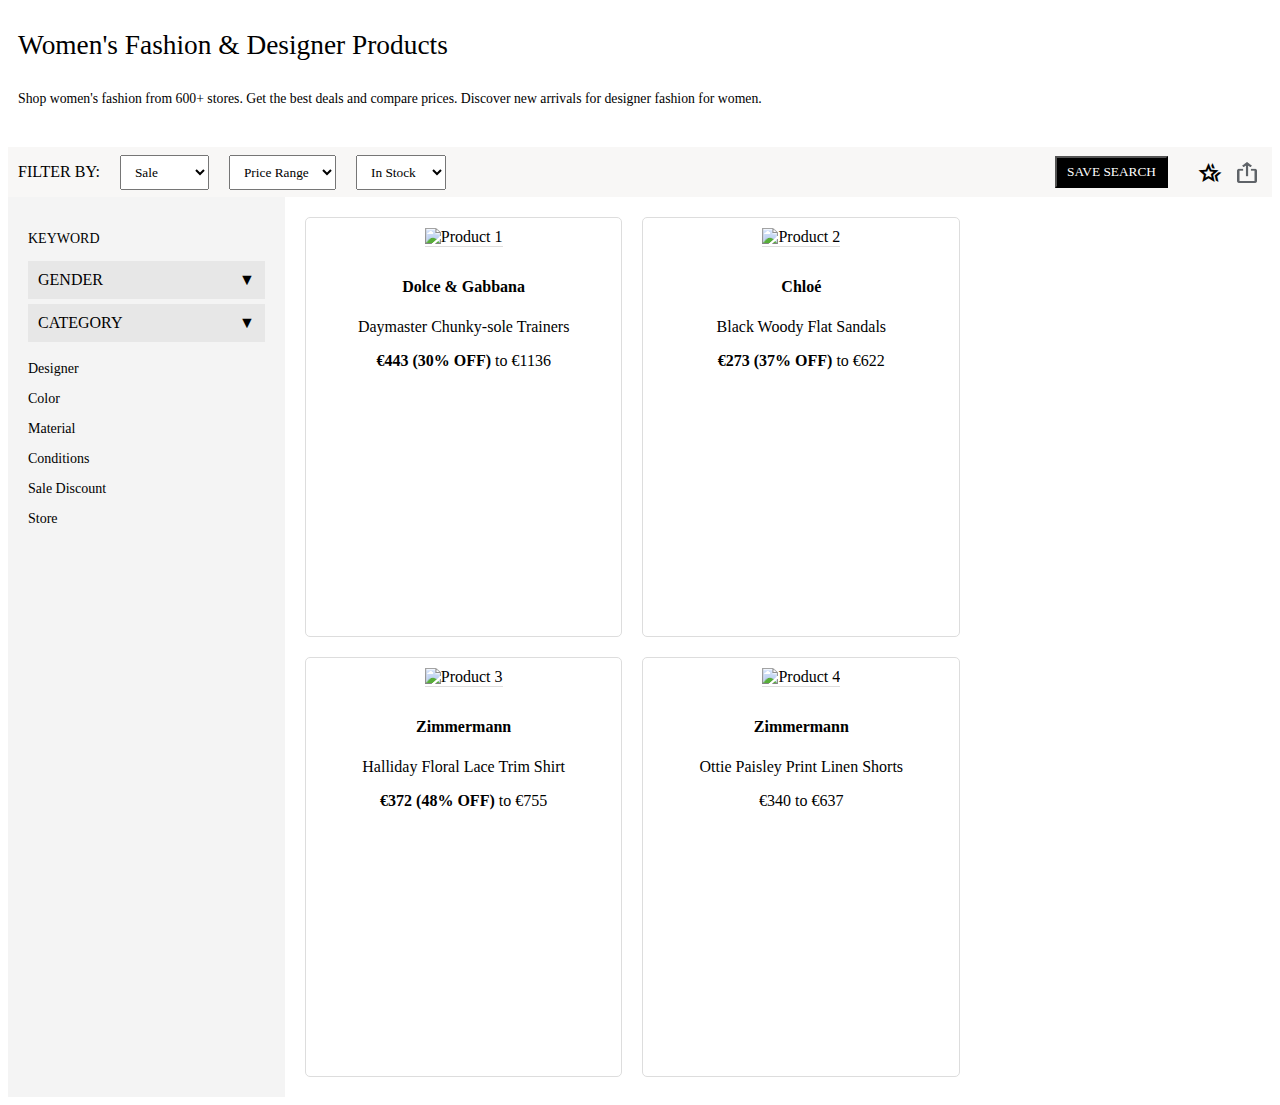
==== index.html @ d82f1dbd "add files" ====
<!DOCTYPE html>
<html lang="en">
<head>
    <meta charset="UTF-8">
    <meta name="viewport" content="width=device-width, initial-scale=1.0">
    <title>Women's Fastion & Designer Products</title>
    <link rel="stylesheet" href="style.css">
    <link rel="stylesheet" href="https://fonts.googleapis.com/css2?family=Material+Symbols+Outlined:opsz,wght,FILL,GRAD@24,400,0,0&icon_names=ios_share" />
    <link rel="stylesheet" href="https://fonts.googleapis.com/css2?family=Material+Symbols+Outlined:opsz,wght,FILL,GRAD@24,400,0,0&icon_names=hotel_class" />
</head>
<body>


    <h1 class="women-heading">Women's Fashion & Designer Products</h1>
    <p class="details-heading">Shop women's fashion from 600+ stores. Get the best deals and compare prices. Discover new arrivals for designer fashion for women.</p>
    <div class="filter-part sticky">
        <div class="filter-left">
             <p>FILTER BY:</p>
             <select  id="filter-sale">
                <option value="">Sale</option>
                <option value="10%off">10% Off</option>
                <option value="20%off">20% Off</option>
                <option value="30%off">30% Off</option>
                <option value="40%off">40% Off</option>
                <option value="50%off">50% Off</option>
                <option value="60%off">60% Off</option>
             </select>
             <select id="filter-price">
                <option value="">Price Range</option>
                <option value="1000-2000">1000-2000</option>
                <option value="2000-3000">2000-3000</option>
                <option value="3000-4000">3000-4000</option>
                <option value="4000-5000">4000-5000</option>
                <option value="5000-6000">5000-6000</option>
                <option value="6000-7000">6000-7000</option>
             </select>
             <select id="filter-stock">
                <option value="in-stock">In Stock</option>
                <option value="out-stock">Sold Out</option>
             </select>
        </div>
        <div class="filter-right">
            <button class="save-search">SAVE SEARCH</button>
            <i class="fa-sharp fa-light fa-star"></i>
            <i class="fa-regular fa-star"></i>
            <span class="material-symbols-outlined">
                hotel_class
                </span>
            <img  class="share-photo" src="share photo.png" alt="">
        </div>
    </div>
    <div class="part-2">
        <div class="sidebar">
            <p>KEYWORD</p>
            <button class="collapsible">GENDER</button>
            <div class="content">
                <p>Women</p>
                <p>Men</p>
                <p>Kids</p>
            </div>
            <button class="collapsible">CATEGORY</button>
            <div class="content">
                <p>Clothing</p>
                <p>Shoes</p>
                <p>Bags</p>
                <p>Accessories</p>
                <p>Beauty</p>
                <p>Home</p>
            </div>
            
            <p>Designer</p>
            <p>Color</p>
            <p>Material</p>
            <p>Conditions</p>
            <p>Sale Discount</p>
            <p>Store</p>
        </div>
        <div class="main-content">
            <div class="product-card">
                <img src="https://via.placeholder.com/150" alt="Product 1">
                <h4>Dolce & Gabbana</h4>
                <p>Daymaster Chunky-sole Trainers</p>
                <p><strong>€443 (30% OFF)</strong> to €1136</p>
            </div>
            <div class="product-card">
                <img src="https://via.placeholder.com/150" alt="Product 2">
                <h4>Chloé</h4>
                <p>Black Woody Flat Sandals</p>
                <p><strong>€273 (37% OFF)</strong> to €622</p>
            </div>
            <div class="product-card">
                <img src="https://via.placeholder.com/150" alt="Product 3">
                <h4>Zimmermann</h4>
                <p>Halliday Floral Lace Trim Shirt</p>
                <p><strong>€372 (48% OFF)</strong> to €755</p>
            </div>
            <div class="product-card">
                <img src="https://via.placeholder.com/150" alt="Product 4">
                <h4>Zimmermann</h4>
                <p>Ottie Paisley Print Linen Shorts</p>
                <p>€340 to €637</p>
            </div>
        </div>

    </div>
    
</body>
<script src="script.js"></script>
</html>



<!--  
 <!DOCTYPE html>
<html lang="en">
<head>
    <meta charset="UTF-8">
    <meta http-equiv="X-UA-Compatible" content="IE=edge">
    <meta name="viewport" content="width=device-width, initial-scale=1.0">
    <title>Product Layout</title>
    <style>
        body {
            margin: 0;
            font-family: Arial, sans-serif;
            display: flex;
            height: 100vh;
            overflow: hidden;
        }
        .sidebar {
            width: 20%;
            background-color: #f4f4f4;
            padding: 20px;
            overflow-y: auto;
        }
        .main-content {
            width: 80%;
            padding: 20px;
            overflow-y: auto;
            display: flex;
            flex-wrap: wrap;
            gap: 20px;
        }
        .product-card {
            width: calc(33.33% - 20px);
            border: 1px solid #ddd;
            padding: 10px;
            border-radius: 5px;
            text-align: center;
        }
        .product-card img {
            max-width: 100%;
            height: auto;
            border-bottom: 1px solid #ddd;
            margin-bottom: 10px;
        }
    </style>
</head>
<body>
    <div class="sidebar">
        <h3>Filters</h3>
        <p>Keyword</p>
        <p>Gender</p>
        <p>Category</p>
        <p>Designer</p>
        <p>Color</p>
        <p>Material</p>
        <p>Conditions</p>
        <p>Sale Discount</p>
        <p>Store</p>
    </div>
    <div class="main-content">
        <div class="product-card">
            <img src="https://via.placeholder.com/150" alt="Product 1">
            <h4>Dolce & Gabbana</h4>
            <p>Daymaster Chunky-sole Trainers</p>
            <p><strong>€443 (30% OFF)</strong> to €1136</p>
        </div>
        <div class="product-card">
            <img src="https://via.placeholder.com/150" alt="Product 2">
            <h4>Chloé</h4>
            <p>Black Woody Flat Sandals</p>
            <p><strong>€273 (37% OFF)</strong> to €622</p>
        </div>
        <div class="product-card">
            <img src="https://via.placeholder.com/150" alt="Product 3">
            <h4>Zimmermann</h4>
            <p>Halliday Floral Lace Trim Shirt</p>
            <p><strong>€372 (48% OFF)</strong> to €755</p>
        </div>
        <div class="product-card">
            <img src="https://via.placeholder.com/150" alt="Product 4">
            <h4>Zimmermann</h4>
            <p>Ottie Paisley Print Linen Shorts</p>
            <p>€340 to €637</p>
        </div>
    </div>
</body>
</html> -->
---- style.css ----
*{
    font-family: inter;
}
.women-heading{
    font-size: 1.71rem;
    text-transform: capitalize;
    font-weight: 500;
    margin: 30px 10px;
}
.details-heading{
    font-size: .86rem;  
    margin: 10px;
    margin-bottom: 40px;
}
.filter-part{
    padding:0px 10px ;
    display: flex;
    justify-content: space-between;
    align-items: center;
    background-color: #F8F7F6;
   
}
div.sticky{
    position: sticky;
    top: 0px;
}
.filter-left{
    display: flex;
    justify-content: space-between;
    align-items: center;
    gap: 20px;
}
.filter-right{
    display: flex;
    justify-content: space-between;
    align-items: center;
    gap: 10px;
}
.share-photo{
    width: 30px;
    height: 23px;
}
select{
    padding: 8px 10px;
}
select:hover{
    background-color: black;
    color: white;
}
.save-search{
    padding: 6px 10px;
    background-color: black;
    color: white;
}

.part-2{
    margin: 0;
    display: flex;
    height: 100vh;
    overflow: hidden;
} 
.sidebar {
    width: 20%;
    background-color: #f4f4f4;
    padding: 20px;
    overflow-y: auto;
    font-weight: 500;
    font-size: 14px;
}
.main-content {
    width: 80%;
    padding: 20px;
    overflow-y: auto;
    display: flex;
    flex-wrap: wrap;
    gap: 20px;
}
.product-card {
    width: calc(33.33% - 20px);
    border: 1px solid #ddd;
    padding: 10px;
    border-radius: 5px;
    text-align: center;
}
.product-card img {
    max-width: 100%;
    height: auto;
    border-bottom: 1px solid #ddd;
    margin-bottom: 10px;
}
.collapsible {
    background-color: #e7e7e7;
    border: none;
    cursor: pointer;
    padding: 10px;
    width: 100%;
    text-align: left;
    outline: none;
    font-size: 16px;
    margin-bottom: 5px;
}
.collapsible:after {
    content: '\25BC';
    float: right;
}
.collapsible.active:after {
    content: '\25B2';
}
.content {
    display: none;
    padding-left: 15px;
    margin-bottom: 10px;
}
.content p {
    margin: 5px 0;
    font-weight:normal;
    font-size: 14px;
    line-height: 30px;
}
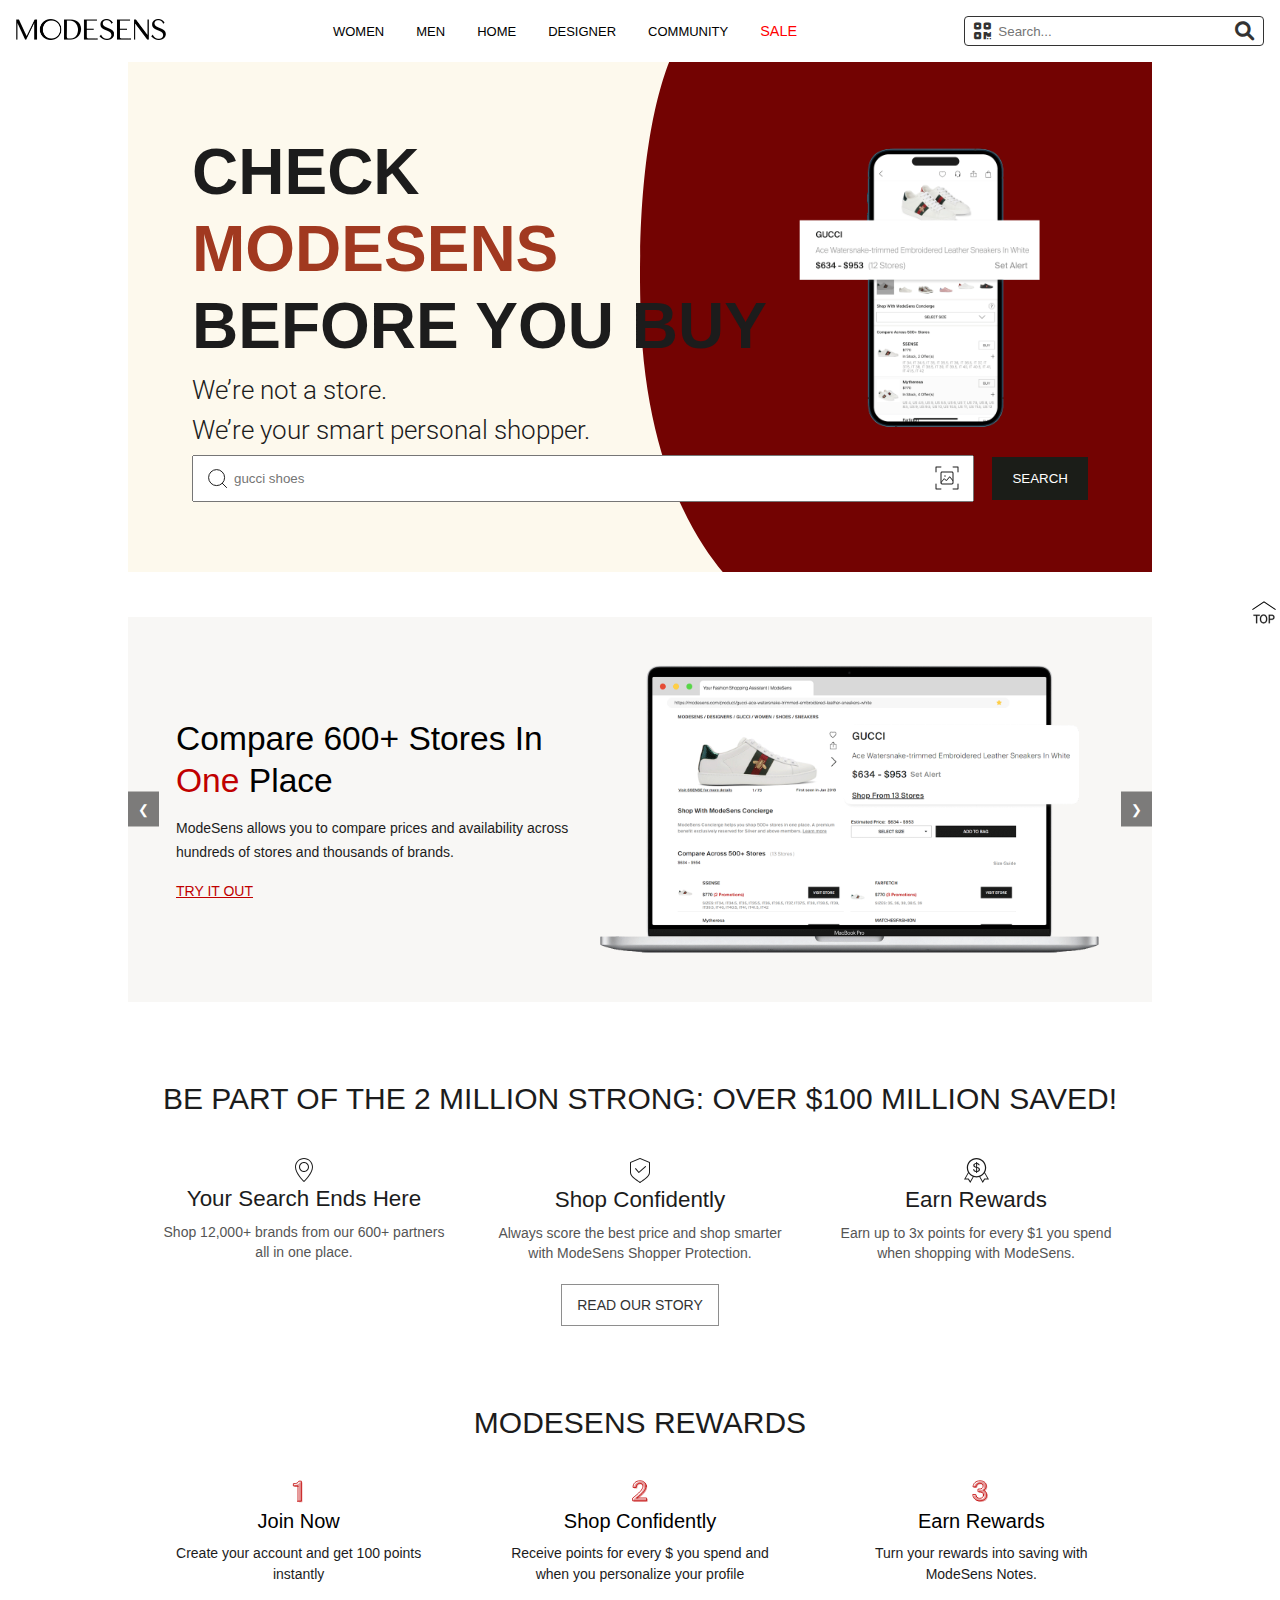
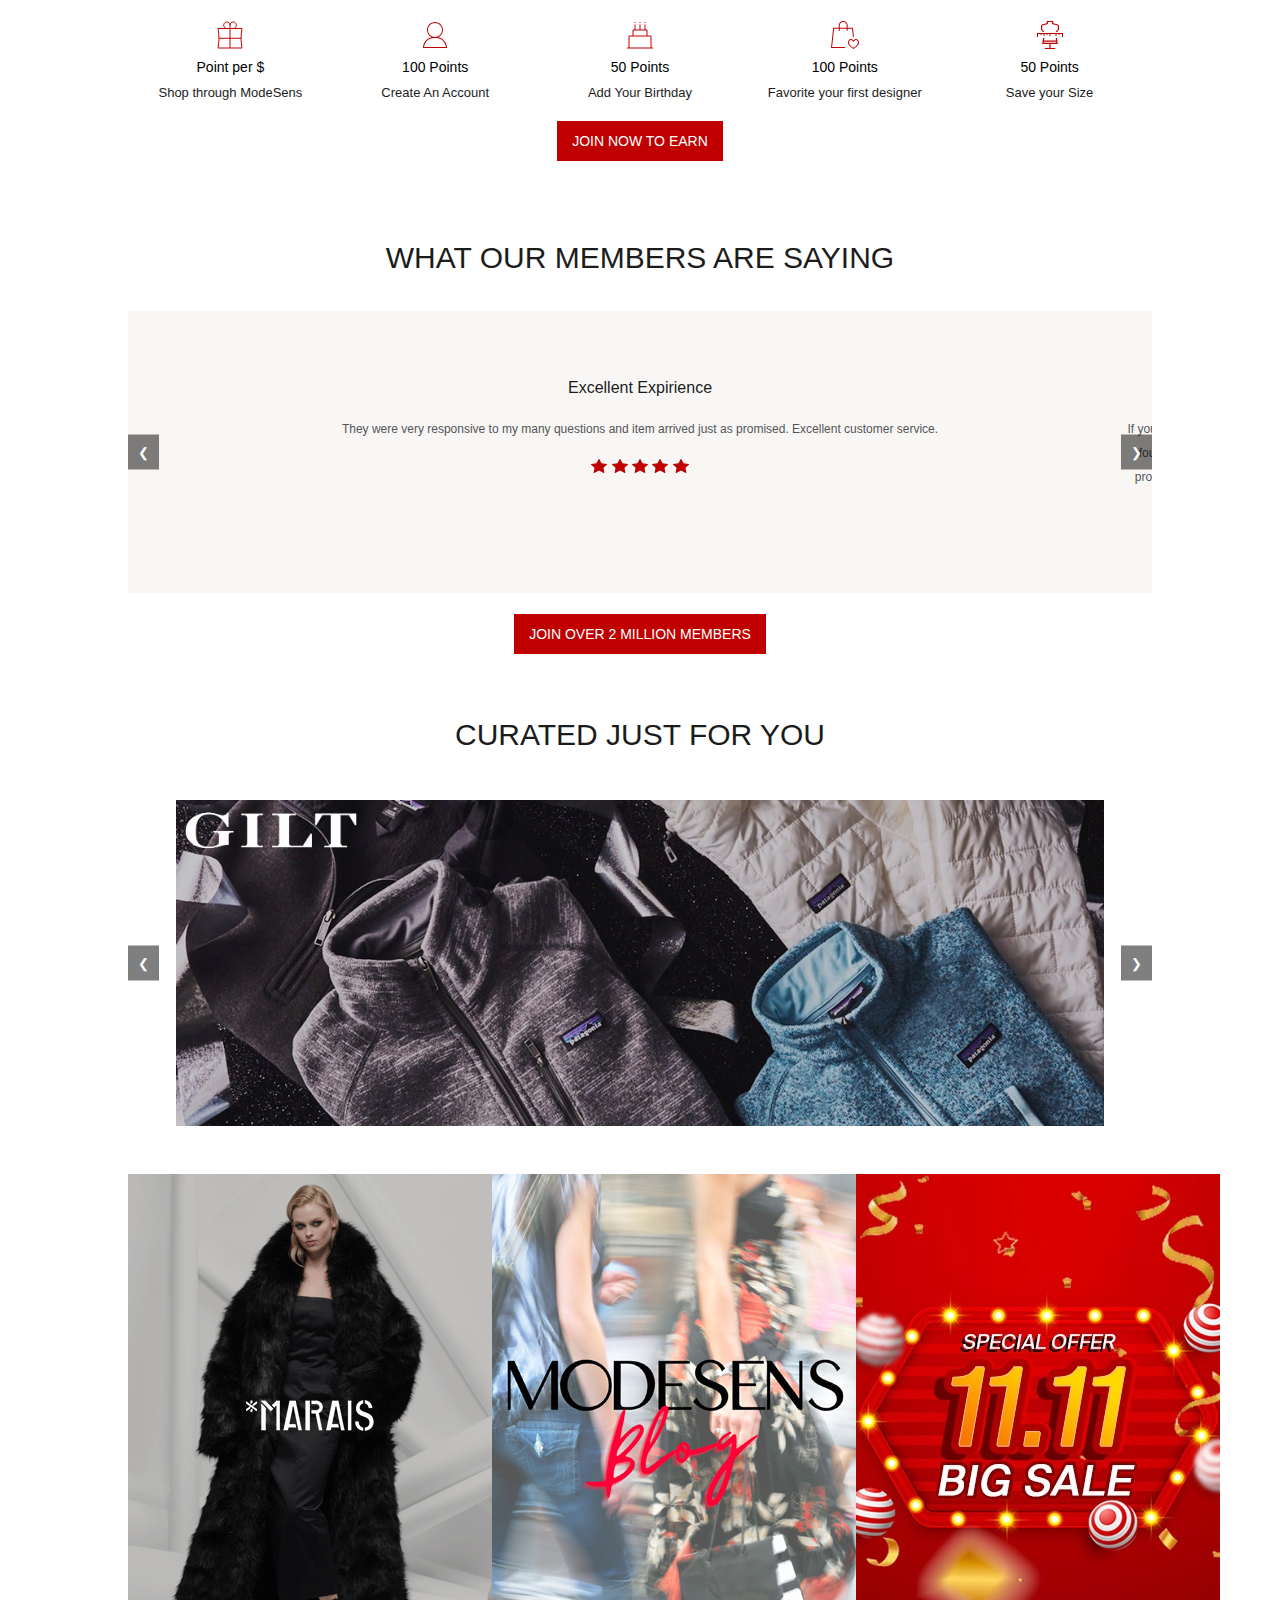
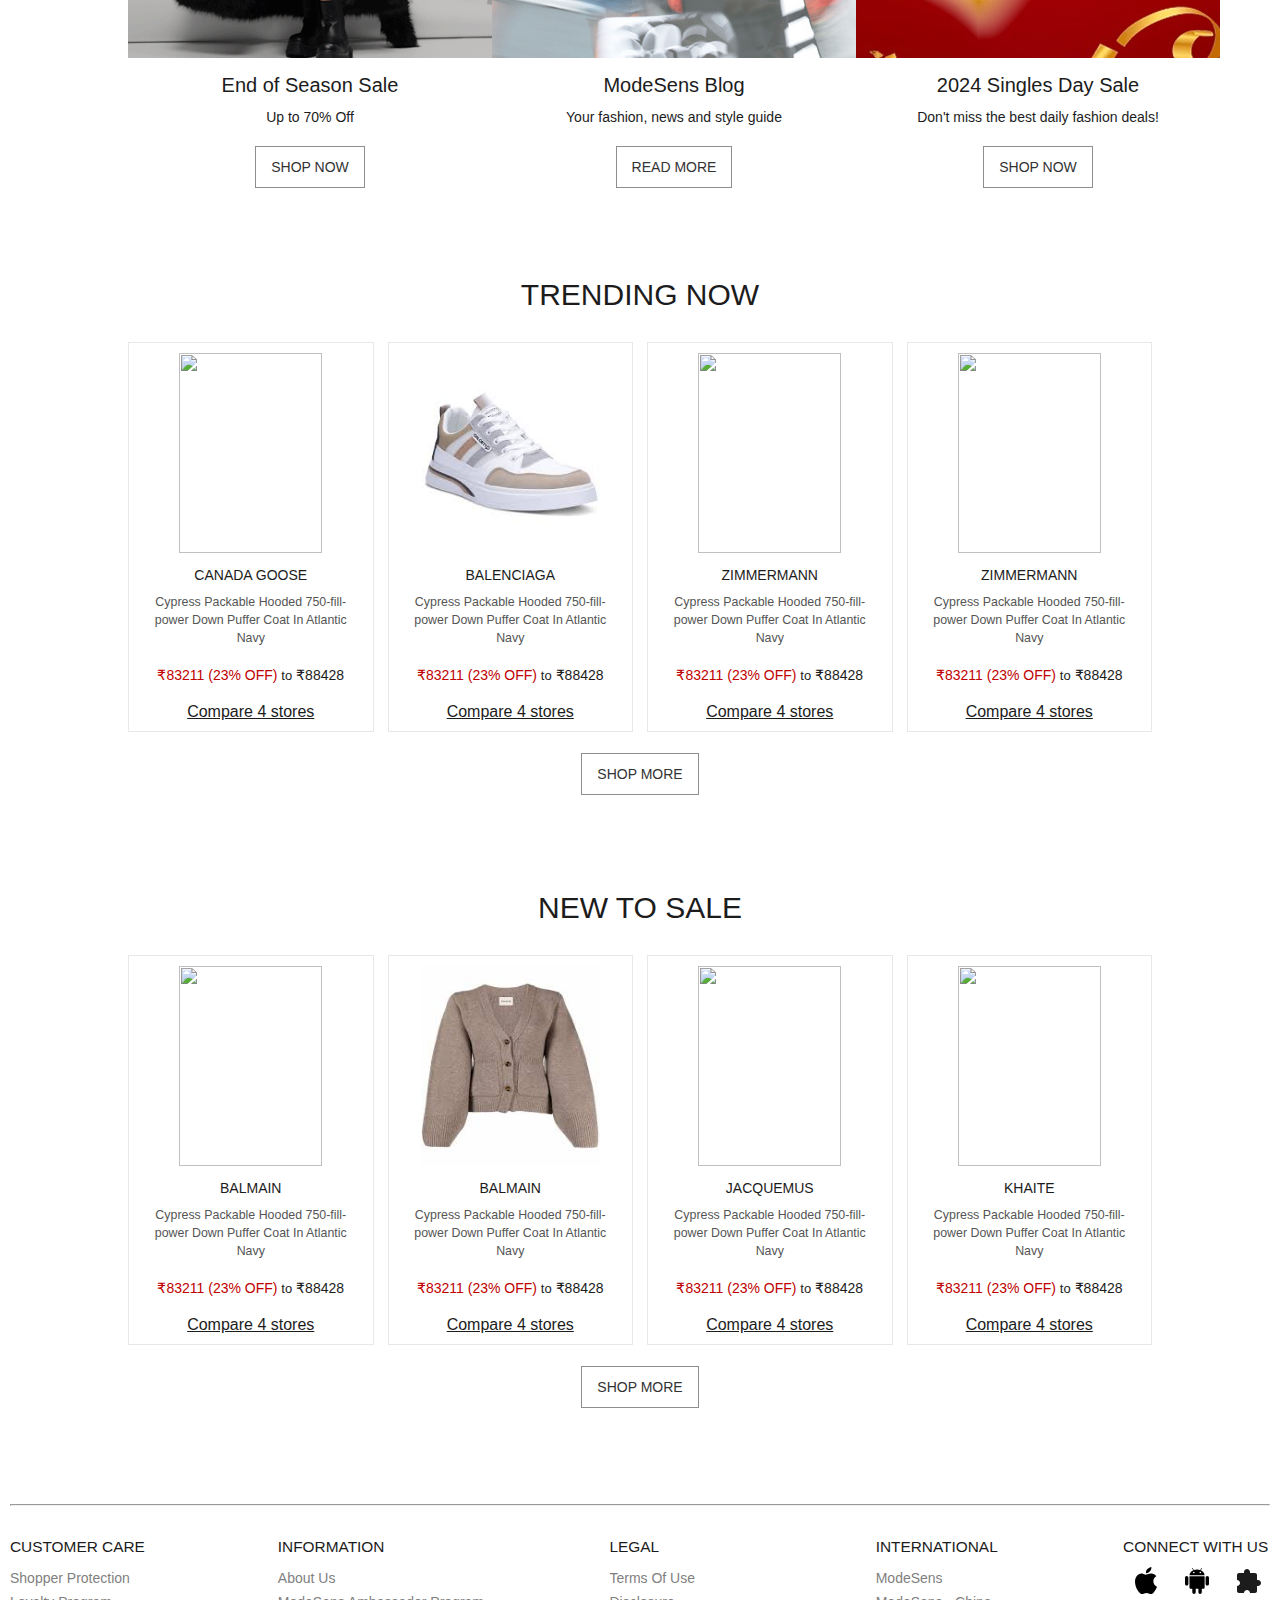
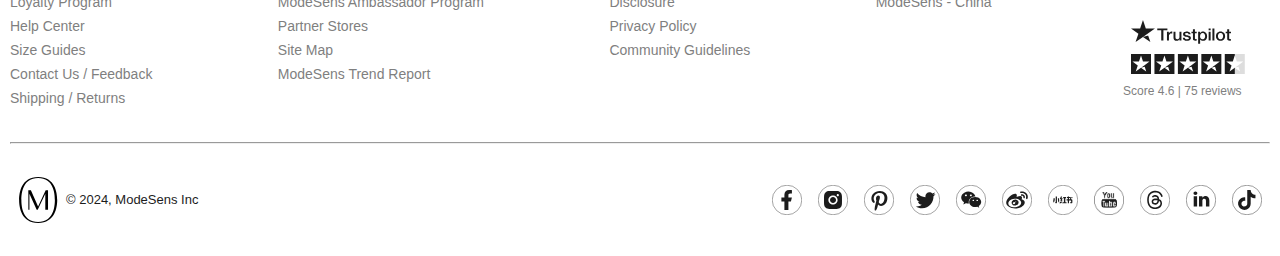
==== commit 7881f8ea: "Final Commit" ====
--- a/index.html
+++ b/index.html
@@ -3,196 +3,478 @@
 <head>
     <meta charset="UTF-8">
     <meta name="viewport" content="width=device-width, initial-scale=1.0">
-    <title>Women's Fastion & Designer Products</title>
-    <link rel="stylesheet" href="style.css">
-    <link rel="stylesheet" href="https://fonts.googleapis.com/css2?family=Material+Symbols+Outlined:opsz,wght,FILL,GRAD@24,400,0,0&icon_names=ios_share" />
-    <link rel="stylesheet" href="https://fonts.googleapis.com/css2?family=Material+Symbols+Outlined:opsz,wght,FILL,GRAD@24,400,0,0&icon_names=hotel_class" />
+    <title>Home Page</title>
+    <link rel="stylesheet" href="home.css">
+    <link rel="stylesheet" href="nav/nav.css">
+  <link rel="stylesheet" href="https://cdnjs.cloudflare.com/ajax/libs/font-awesome/6.0.0-beta3/css/all.min.css">
+
 </head>
 <body>
 
-
-    <h1 class="women-heading">Women's Fashion & Designer Products</h1>
-    <p class="details-heading">Shop women's fashion from 600+ stores. Get the best deals and compare prices. Discover new arrivals for designer fashion for women.</p>
-    <div class="filter-part sticky">
-        <div class="filter-left">
-             <p>FILTER BY:</p>
-             <select  id="filter-sale">
-                <option value="">Sale</option>
-                <option value="10%off">10% Off</option>
-                <option value="20%off">20% Off</option>
-                <option value="30%off">30% Off</option>
-                <option value="40%off">40% Off</option>
-                <option value="50%off">50% Off</option>
-                <option value="60%off">60% Off</option>
-             </select>
-             <select id="filter-price">
-                <option value="">Price Range</option>
-                <option value="1000-2000">1000-2000</option>
-                <option value="2000-3000">2000-3000</option>
-                <option value="3000-4000">3000-4000</option>
-                <option value="4000-5000">4000-5000</option>
-                <option value="5000-6000">5000-6000</option>
-                <option value="6000-7000">6000-7000</option>
-             </select>
-             <select id="filter-stock">
-                <option value="in-stock">In Stock</option>
-                <option value="out-stock">Sold Out</option>
-             </select>
+    <a href="index.html"><img src="resourse/20221013top.svg" alt="top" id="to-top"></a>
+
+    <nav class="navbar">
+        <div class="logo"><a href="index.html"><img src="[data-uri]" alt=""></a></div>
+        <ul class="nav-links">
+          <!-- Hover Dropdown for WOMEN -->
+          <li class="dropdown">
+            <a href="women.html">WOMEN</a>
+            <div class="dropdown-content">
+              <div class="column">
+                <h4>ALL WOMEN</h4>
+                <a href="#">Clothing</a>
+                <a href="#">Activewear</a>
+                <a href="#">Beachwear</a>
+                <a href="#">Coats</a>
+                <a href="#">Dresses</a>
+                <a href="#">Hosiery</a>
+                <a href="#">Jackets</a>
+                <a href="#">Jeans</a>
+                <a href="#">Jumpsuits</a>
+                <a href="#">Knitwear</a>
+                <a href="#">Lingerie</a>
+                <a href="#">Loungewear</a>
+                <a href="#">Pants</a>
+                <a href="#">Skirts</a>
+                <a href="#">Shorts</a>
+                <a href="#">Tops</a>
+              </div>
+              <div class="column">
+                <h4>SHOES</h4>
+                <a href="#">Boots</a>
+                <a href="#">Flats</a>
+                <a href="#">Loafers</a>
+                <a href="#">Platforms</a>
+                <a href="#">Pumps</a>
+                <a href="#">Sandals</a>
+                <a href="#">Sneakers</a>
+                <a href="#">Wedges</a>
+              </div>
+              <div class="column">
+                <h4>BAGS</h4>
+                <a href="#">Backpacks</a>
+                <a href="#">Belt Bags</a>
+                <a href="#">Clutches</a>
+                <a href="#">Crossbody Bags</a>
+                <a href="#">Handbags</a>
+                <a href="#">Shoulder Bags</a>
+                <a href="#">Totes</a>
+              </div>
+              <div class="column">
+                <h4>ACCESSORIES</h4>
+                <a href="#">Bag Accessories</a>
+                <a href="#">Belts</a>
+                <a href="#">Cases</a>
+                <a href="#">Face Masks</a>
+                <a href="#">Gloves</a>
+                <a href="#">Hair Accessories</a>
+                <a href="#">Hats</a>
+                <a href="#">Jewelry</a>
+                <a href="#">Keychains</a>
+                <a href="#">Opticals</a>
+                <a href="#">Scarves</a>
+                <a href="#">Sunglasses</a>
+                <a href="#">Ties</a>
+                <a href="#">Watches</a>
+              </div>
+            </div>
+          </li>
+          <li class="dropdown"><a href="men.html">MEN</a>
+            <div class="dropdown-content">
+              <div class="column">
+                <h4>ALL MEN</h4>
+                <a href="#">Clothing</a>
+                <a href="#">Activewear</a>
+                <a href="#">Beachwear</a>
+                <a href="#">Coats</a>
+                <a href="#">Dresses</a>
+                <a href="#">Hosiery</a>
+                <a href="#">Jackets</a>
+                <a href="#">Jeans</a>
+                <a href="#">Jumpsuits</a>
+                <a href="#">Knitwear</a>
+                <a href="#">Lingerie</a>
+                <a href="#">Loungewear</a>
+                <a href="#">Pants</a>
+                <a href="#">Skirts</a>
+                <a href="#">Shorts</a>
+                <a href="#">Tops</a>
+              </div>
+              <div class="column">
+                <h4>SHOES</h4>
+                <a href="#">Boots</a>
+                <a href="#">Flats</a>
+                <a href="#">Loafers</a>
+                <a href="#">Platforms</a>
+                <a href="#">Pumps</a>
+                <a href="#">Sandals</a>
+                <a href="#">Sneakers</a>
+                <a href="#">Wedges</a>
+              </div>
+              <div class="column">
+                <h4>BAGS</h4>
+                <a href="#">Backpacks</a>
+                <a href="#">Belt Bags</a>
+                <a href="#">Clutches</a>
+                <a href="#">Crossbody Bags</a>
+                <a href="#">Handbags</a>
+                <a href="#">Shoulder Bags</a>
+                <a href="#">Totes</a>
+              </div>
+              <div class="column">
+                <h4>ACCESSORIES</h4>
+                <a href="#">Bag Accessories</a>
+                <a href="#">Belts</a>
+                <a href="#">Cases</a>
+                <a href="#">Face Masks</a>
+                <a href="#">Gloves</a>
+                <a href="#">Hair Accessories</a>
+                <a href="#">Hats</a>
+                <a href="#">Jewelry</a>
+                <a href="#">Keychains</a>
+                <a href="#">Opticals</a>
+                <a href="#">Scarves</a>
+                <a href="#">Sunglasses</a>
+                <a href="#">Ties</a>
+                <a href="#">Watches</a>
+              </div>
+            </div></li>
+    
+          <li><a href="index.html">HOME</a></li>
+          <li><a href="Designers/designer.html">DESIGNER</a></li>
+          <li><a href="community/community.html">COMMUNITY</a></li>
+          <li class="sale"><a href="#trending">SALE</a></li>
+        </ul>
+        
+        <!-- Search Bar with Icons -->
+        <div class="search-container-1">
+          <i class="fas fa-qrcode scanner-icon" onclick="openScannerPage()"></i>
+          <input type="text" class="search-bar" placeholder="Search...">
+          <i class="fas fa-search search-icon"></i>
         </div>
-        <div class="filter-right">
-            <button class="save-search">SAVE SEARCH</button>
-            <i class="fa-sharp fa-light fa-star"></i>
-            <i class="fa-regular fa-star"></i>
-            <span class="material-symbols-outlined">
-                hotel_class
-                </span>
-            <img  class="share-photo" src="share photo.png" alt="">
+    
+        <!-- Hamburger for mobile view -->
+        <div class="hamburger" onclick="toggleMenu()">&#9776;</div>
+    </nav>
+
+
+
+    <main>
+        <section id="hero">
+            <div id="hero-text">
+                <div>
+                    <h1>CHECK <span>MODESENS</span> BEFORE YOU BUY</h1>
+                    <p>We’re not a store.</p>
+                    <p>We’re your smart personal shopper.</p>
+                </div>
+                <div><img src="resourse/20240123topbanner_gif_en.gif" alt=""></div>
+            </div>
+    
+            <div id="search">
+                <img src="resourse/20191109search_b.svg" alt="" id="search-icon">
+                <input type="text" placeholder="gucci shoes">
+                <img src="resourse/20240909imgsearchd.svg" alt="" id="photo-icon">
+                <button>SEARCH</button>
+            </div>
+        </section>
+    
+        <section class="slider">
+            <div id="text">
+                <h2>Compare 600+ Stores In <span>One</span> Place</h2>
+                <p>ModeSens allows you to compare prices and availability across hundreds of stores and thousands of brands.</p>
+                <a href="#">TRY IT OUT</a>
+            </div>
+            <img id="slider-image" src="resourse/202309131compare_img_en.gif" alt="Slide 1">
+            <button id="prev" onclick="prevSlide()">❮</button>
+            <button id="next" onclick="nextSlide()">❯</button>
+        </section>
+        
+        <section id="about">
+            <h2>BE PART OF THE 2 MILLION STRONG: OVER $100 MILLION SAVED!</h2>
+            <div id="service">
+                <div>
+                    <img src="resourse/20210902location.svg" alt="">
+                    <h3>Your Search Ends Here</h3>
+                    <p>Shop 12,000+ brands from our 600+ partners
+                        all in one place.</p>
+                </div>
+                <div>
+                    <img src="resourse/20240401confidently.svg" alt="">
+                    <h3>Shop Confidently</h3>
+                    <p>Always score the best price and shop smarter with ModeSens Shopper Protection.</p>
+                </div>
+                <div>
+                    <img src="resourse/20240402reward.svg" alt="">
+                    <h3>Earn Rewards</h3>
+                    <p>Earn up to 3x points for every $1 you spend when shopping with ModeSens.</p>
+                </div>
+            </div>
+            <button>READ OUR STORY</button>
+        </section>
+        
+        <section id="reward">
+            <h2>MODESENS REWARDS</h2>
+            <div id="container-1">
+                <div>
+                    <img src="resourse/20240429rewardsicon1.svg" alt="">
+                    <h3>Join Now</h3>
+                    <p>Create your account and get 100 points instantly</p>
+                </div>
+                <div>
+                    <img src="resourse/20240429rewardsicon2.svg" alt="">
+                    <h3>Shop Confidently</h3>
+                    <p>Receive points for every $ you spend and when you personalize your profile</p>
+                </div>
+                <div>
+                    <img src="resourse/20240429rewardsicon3.svg" alt="">
+                    <h3>Earn Rewards</h3>
+                    <p>Turn your rewards into saving with ModeSens Notes.
+                    </p>
+                </div>
+            </div>
+            <div id="container-2">
+                <div>
+                    <img src="resourse/20240429rewardsicon4.svg" alt="">
+                    <p>Point per $</p>
+                    <p>Shop through ModeSens</p>
+                </div>
+                <div>
+                    <img src="resourse/20240429rewardsicon5.svg" alt="">
+                    <p>100 Points</p>
+                    <p>Create An Account</p>
+                </div>
+                <div>
+                    <img src="resourse/20240429rewardsicon61.svg" alt="">
+                    <p>50 Points</p>
+                    <p>Add Your Birthday</p>
+                </div>
+                <div>
+                    <img src="resourse/20240429rewardsicon7.svg" alt="">
+                    <p>100 Points</p>
+                    <p>Favorite your first designer</p>
+                </div>
+                <div>
+                    <img src="resourse/20240429rewardsicon8.svg" alt="">
+                    <p>50 Points</p>
+                    <p>Save your Size</p>
+                </div>
+            </div>
+            <button>JOIN NOW TO EARN</button>
+        </section>
+    
+        <section id="review">
+            <h2>WHAT OUR MEMBERS ARE SAYING</h2>
+            <div class="slider">
+                <div id="card-container">
+                    <div class="card">
+                        <h3>Excellent Expirience</h3>
+                        <p>They were very responsive to my many questions and item arrived just as promised. Excellent customer service.</p>
+                        <img src="resourse/20240202RatingStars.svg" alt="">
+                        <img src="resourse/20240202RatingStars.svg" alt="">
+                        <img src="resourse/20240202RatingStars.svg" alt="">
+                        <img src="resourse/20240202RatingStars.svg" alt="">
+                        <img src="resourse/20240202RatingStars.svg" alt="">
+                    </div>
+                    <div class="card">
+                        <h3>Amazing shopping assistant app!</h3>
+                        <p>If you have not downloaded this app, please do so NOW!!! I came across ModeSens website while I was shopping on my laptop. I am all about a good deal, so when I found out about ModeSens I was thrilled. They index out all of the merchants who sell the item you are shopping for. Often times, different merchants offer various promotions or pricees on an item. That's why it's so exciting to find the long awaited luxury brand item that you've been eyeing for a discounted price on ModeSens.</p>
+                        <img src="resourse/20240202RatingStars.svg" alt="">
+                        <img src="resourse/20240202RatingStars.svg" alt="">
+                        <img src="resourse/20240202RatingStars.svg" alt="">
+                        <img src="resourse/20240202RatingStars.svg" alt="">
+                        <img src="resourse/20240202RatingStars.svg" alt="">
+                    </div>
+                    <div class="card">
+                        <h3>Thankful</h3>
+                        <p>I tried making a purchase so many times but there was something wrong on the direct website but everything proccedded just fine with ModeSEns. I was able to make the purchase that I wanted in a timely manner and I am also looking forar to the delivery. Also, the website and app are very custoer friendly when it comes to navigating. </p>
+                        <img src="resourse/20240202RatingStars.svg" alt="">
+                        <img src="resourse/20240202RatingStars.svg" alt="">
+                        <img src="resourse/20240202RatingStars.svg" alt="">
+                        <img src="resourse/20240202RatingStars.svg" alt="">
+                        <img src="resourse/20240202RatingStars.svg" alt="">
+                    </div>
+                    <div class="card">
+                        <h3>Great item and price</h3>
+                        <p>Great item. They found it cheaper than I had expected even and shipped it super fast.</p>
+                        <img src="resourse/20240202RatingStars.svg" alt="">
+                        <img src="resourse/20240202RatingStars.svg" alt="">
+                        <img src="resourse/20240202RatingStars.svg" alt="">
+                        <img src="resourse/20240202RatingStars.svg" alt="">
+                        <img src="resourse/20240202RatingStars.svg" alt="">
+                    </div>
+                </div>
+                <button id="prev" onclick="prevSlide2()">❮</button>
+                <button id="next" onclick="nextSlide2()">❯</button>
+            </div>
+            <button>JOIN OVER 2 MILLION MEMBERS</button>
+        </section>
+        
+        <section id="recomend">
+            <h2>CURATED JUST FOR YOU</h2>
+            <div class="slider">
+                <img id="slider-image2" src="resourse/20241116-modesens-Gilt-1140x400.jpg" alt="Slide 1">
+                <button id="prev" onclick="prevSlide3()">❮</button>
+                <button id="next" onclick="nextSlide3()">❯</button>
+            </div>
+            <div id="container">
+                <div>
+                    <img src="resourse/20241114-modesens-MARAIS-364x484.gif" alt="">
+                    <h3>End of Season Sale</h3>
+                    <p>Up to 70% Off</p>
+                    <button>SHOP NOW</button>
+                </div>
+                <div>
+                    <img src="resourse/20230905-modesens-Blog-364x484_1693469166.jpg" alt="">
+                    <h3>ModeSens Blog</h3>
+                    <p>Your fashion, news and style guide</p>
+                    <button>READ MORE</button>
+                </div>
+                <div>
+                    <img src="resourse/20241021-modesens-11-364x484.jpg" alt="">
+                    <h3>2024 Singles Day Sale</h3>
+                    <p>Don't miss the best daily fashion deals!</p>
+                    <button>SHOP NOW</button>
+                </div>
+            </div>
+        </section>
+    
+        <section id="trending">
+            <h2>TRENDING NOW</h2>
+            <div id="container">
+                <div>
+                    <img src="https://encrypted-tbn0.gstatic.com/images?q=tbn:ANd9GcTKXLi2NbQ1t_ELzxoBrgjmuhIm-jSG5ZAkbg&s" alt="">
+                    <h3>CANADA GOOSE</h3>
+                    <p>Cypress Packable Hooded 750-fill-power Down Puffer Coat In Atlantic Navy</p>
+                    <p><span style="color: #c00000;">₹83211 (23% OFF)</span> <span style="font-size: 13px;">to</span> ₹88428</p>
+                    <a href="#">Compare 4 stores</a>
+                </div>
+                <div>
+                    <img src="[data-uri]" alt="">
+                    <h3>BALENCIAGA</h3>
+                    <p>Cypress Packable Hooded 750-fill-power Down Puffer Coat In Atlantic Navy</p>
+                    <p><span style="color: #c00000;">₹83211 (23% OFF)</span> <span style="font-size: 13px;">to</span> ₹88428</p>
+                    <a href="#">Compare 4 stores</a>
+                </div>
+                <div>
+                    <img src="https://encrypted-tbn0.gstatic.com/images?q=tbn:ANd9GcTD-Y47xCqrcf3mPX3JgtJ3T91Ebt7v-iSyFQ&s" alt="">
+                    <h3>ZIMMERMANN</h3>
+                    <p>Cypress Packable Hooded 750-fill-power Down Puffer Coat In Atlantic Navy</p>
+                    <p><span style="color: #c00000;">₹83211 (23% OFF)</span> <span style="font-size: 13px;">to</span> ₹88428</p>
+                    <a href="#">Compare 4 stores</a>
+                </div>
+                <div>
+                    <img src="https://encrypted-tbn0.gstatic.com/images?q=tbn:ANd9GcTRioeiKJn8cPpjH5Rh2LAJGk3nOUbXZypmtw&s" alt="">
+                    <h3>ZIMMERMANN</h3>
+                    <p>Cypress Packable Hooded 750-fill-power Down Puffer Coat In Atlantic Navy</p>
+                    <p><span style="color: #c00000;">₹83211 (23% OFF)</span> <span style="font-size: 13px;">to</span> ₹88428</p>
+                    <a href="#">Compare 4 stores</a>
+                </div>
+            </div>
+            <button>SHOP MORE</button>
+        </section>
+        
+        <section id="trending">
+            <h2>NEW TO SALE</h2>
+            <div id="container">
+                <div>
+                    <img src="https://encrypted-tbn0.gstatic.com/images?q=tbn:ANd9GcQTQUzh4LvDOaSR4JT8yuhBpNxM1E3PvqjTzA&s" alt="">
+                    <h3>BALMAIN</h3>
+                    <p>Cypress Packable Hooded 750-fill-power Down Puffer Coat In Atlantic Navy</p>
+                    <p><span style="color: #c00000;">₹83211 (23% OFF)</span> <span style="font-size: 13px;">to</span> ₹88428</p>
+                    <a href="#">Compare 4 stores</a>
+                </div>
+                <div>
+                    <img src="[data-uri]" alt="">
+                    <h3>BALMAIN</h3>
+                    <p>Cypress Packable Hooded 750-fill-power Down Puffer Coat In Atlantic Navy</p>
+                    <p><span style="color: #c00000;">₹83211 (23% OFF)</span> <span style="font-size: 13px;">to</span> ₹88428</p>
+                    <a href="#">Compare 4 stores</a>
+                </div>
+                <div>
+                    <img src="https://encrypted-tbn0.gstatic.com/images?q=tbn:ANd9GcRHicPm_1bjsRrdfBWMF9MIbJQoS_Qq77c8_g&s" alt="">
+                    <h3>JACQUEMUS</h3>
+                    <p>Cypress Packable Hooded 750-fill-power Down Puffer Coat In Atlantic Navy</p>
+                    <p><span style="color: #c00000;">₹83211 (23% OFF)</span> <span style="font-size: 13px;">to</span> ₹88428</p>
+                    <a href="#">Compare 4 stores</a>
+                </div>
+                <div>
+                    <img src="https://encrypted-tbn0.gstatic.com/images?q=tbn:ANd9GcRfirv2w1JrERCNVeNnDsMr02WnXAUb_KJJhg&s" alt="">
+                    <h3>KHAITE</h3>
+                    <p>Cypress Packable Hooded 750-fill-power Down Puffer Coat In Atlantic Navy</p>
+                    <p><span style="color: #c00000;">₹83211 (23% OFF)</span> <span style="font-size: 13px;">to</span> ₹88428</p>
+                    <a href="#">Compare 4 stores</a>
+                </div>
+            </div>
+            <button>SHOP MORE</button>
+        </section>
+    </main>
+    
+   
+    <!-- Footer -->
+    <footer>
+        <hr>
+        <div id="container">
+            <div>
+                <p class="head-footer">CUSTOMER CARE</p>
+                <p class="lists">Shopper Protection</p>
+                <p class="lists">Loyalty Program</p>
+                <p class="lists">Help Center</p>
+                <p class="lists">Size Guides</p>
+                <p class="lists">Contact Us / Feedback</p>
+                <p class="lists">Shipping / Returns</p>
+            </div>
+            <div>
+                <p class="head-footer">INFORMATION</p>
+                <p class="lists">About Us</p>
+                <p class="lists">ModeSens Ambassador Program</p>
+                <p class="lists">Partner Stores</p>
+                <p class="lists">Site Map</p>
+                <p class="lists">ModeSens Trend Report</p>
+            </div>
+            <div>
+                <p class="head-footer">LEGAL</p>
+                <p class="lists">Terms Of Use</p>
+                <p class="lists">Disclosure</p>
+                <p class="lists">Privacy Policy</p>
+                <p class="lists">Community Guidelines</p>
+            </div>
+            <div>
+                <p class="head-footer">INTERNATIONAL</p>
+                <p class="lists">ModeSens</p>
+                <p class="lists">ModeSens - China</p>
+            </div>
+            <div>
+                <p class="head-footer">CONNECT WITH US</p>
+                <img src="resourse/20220815download_ios.svg" alt="">
+                <img src="resourse/20220815download_android.svg" alt="">
+                <img src="resourse/20220815down_chromestrore.svg" alt="">
+                <img src="resourse/20240229_trustpilot.svg" alt="" style="display: block; margin-top: 20px;">
+                <p style="font-size: 12px; margin-top: 10px; color: #7F7F7F;">Score 4.6 | 75 reviews</p>
+            </div>
         </div>
-    </div>
-    <div class="part-2">
-        <div class="sidebar">
-            <p>KEYWORD</p>
-            <button class="collapsible">GENDER</button>
-            <div class="content">
-                <p>Women</p>
-                <p>Men</p>
-                <p>Kids</p>
-            </div>
-            <button class="collapsible">CATEGORY</button>
-            <div class="content">
-                <p>Clothing</p>
-                <p>Shoes</p>
-                <p>Bags</p>
-                <p>Accessories</p>
-                <p>Beauty</p>
-                <p>Home</p>
-            </div>
-            
-            <p>Designer</p>
-            <p>Color</p>
-            <p>Material</p>
-            <p>Conditions</p>
-            <p>Sale Discount</p>
-            <p>Store</p>
+        <hr>
+        <div id="container2">
+            <div>
+                <img src="resourse/20180905footer_logo.svg" alt="">
+                <p>© 2024, ModeSens Inc</p>
+            </div>
+            <div id="logos">
+                <img src="resourse/20220726Facebook.svg" alt="">
+                <img src="resourse/20220726Ins.svg" alt="">
+                <img src="resourse/20220726Pinterest.svg" alt="">
+                <img src="resourse/20220726Twitter.svg" alt="">
+                <img src="resourse/20220726Wechat.svg" alt="">
+                <img src="resourse/20220726Weibo.svg" alt="">
+                <img src="resourse/20220811Xiaohongshu.svg" alt="">
+                <img src="resourse/20230427Youtube.png" alt="">
+                <img src="resourse/20230711threads.svg" alt="">
+                <img src="resourse/20240119linkedin3.svg" alt="">
+                <img src="resourse/20240119tiktok2.svg" alt="">
+            </div>
         </div>
-        <div class="main-content">
-            <div class="product-card">
-                <img src="https://via.placeholder.com/150" alt="Product 1">
-                <h4>Dolce & Gabbana</h4>
-                <p>Daymaster Chunky-sole Trainers</p>
-                <p><strong>€443 (30% OFF)</strong> to €1136</p>
-            </div>
-            <div class="product-card">
-                <img src="https://via.placeholder.com/150" alt="Product 2">
-                <h4>Chloé</h4>
-                <p>Black Woody Flat Sandals</p>
-                <p><strong>€273 (37% OFF)</strong> to €622</p>
-            </div>
-            <div class="product-card">
-                <img src="https://via.placeholder.com/150" alt="Product 3">
-                <h4>Zimmermann</h4>
-                <p>Halliday Floral Lace Trim Shirt</p>
-                <p><strong>€372 (48% OFF)</strong> to €755</p>
-            </div>
-            <div class="product-card">
-                <img src="https://via.placeholder.com/150" alt="Product 4">
-                <h4>Zimmermann</h4>
-                <p>Ottie Paisley Print Linen Shorts</p>
-                <p>€340 to €637</p>
-            </div>
-        </div>
-
-    </div>
-    
+    </footer>
+
+
+    <script src="script.js"></script>
 </body>
-<script src="script.js"></script>
-</html>
-
-
-
-<!--  
- <!DOCTYPE html>
-<html lang="en">
-<head>
-    <meta charset="UTF-8">
-    <meta http-equiv="X-UA-Compatible" content="IE=edge">
-    <meta name="viewport" content="width=device-width, initial-scale=1.0">
-    <title>Product Layout</title>
-    <style>
-        body {
-            margin: 0;
-            font-family: Arial, sans-serif;
-            display: flex;
-            height: 100vh;
-            overflow: hidden;
-        }
-        .sidebar {
-            width: 20%;
-            background-color: #f4f4f4;
-            padding: 20px;
-            overflow-y: auto;
-        }
-        .main-content {
-            width: 80%;
-            padding: 20px;
-            overflow-y: auto;
-            display: flex;
-            flex-wrap: wrap;
-            gap: 20px;
-        }
-        .product-card {
-            width: calc(33.33% - 20px);
-            border: 1px solid #ddd;
-            padding: 10px;
-            border-radius: 5px;
-            text-align: center;
-        }
-        .product-card img {
-            max-width: 100%;
-            height: auto;
-            border-bottom: 1px solid #ddd;
-            margin-bottom: 10px;
-        }
-    </style>
-</head>
-<body>
-    <div class="sidebar">
-        <h3>Filters</h3>
-        <p>Keyword</p>
-        <p>Gender</p>
-        <p>Category</p>
-        <p>Designer</p>
-        <p>Color</p>
-        <p>Material</p>
-        <p>Conditions</p>
-        <p>Sale Discount</p>
-        <p>Store</p>
-    </div>
-    <div class="main-content">
-        <div class="product-card">
-            <img src="https://via.placeholder.com/150" alt="Product 1">
-            <h4>Dolce & Gabbana</h4>
-            <p>Daymaster Chunky-sole Trainers</p>
-            <p><strong>€443 (30% OFF)</strong> to €1136</p>
-        </div>
-        <div class="product-card">
-            <img src="https://via.placeholder.com/150" alt="Product 2">
-            <h4>Chloé</h4>
-            <p>Black Woody Flat Sandals</p>
-            <p><strong>€273 (37% OFF)</strong> to €622</p>
-        </div>
-        <div class="product-card">
-            <img src="https://via.placeholder.com/150" alt="Product 3">
-            <h4>Zimmermann</h4>
-            <p>Halliday Floral Lace Trim Shirt</p>
-            <p><strong>€372 (48% OFF)</strong> to €755</p>
-        </div>
-        <div class="product-card">
-            <img src="https://via.placeholder.com/150" alt="Product 4">
-            <h4>Zimmermann</h4>
-            <p>Ottie Paisley Print Linen Shorts</p>
-            <p>€340 to €637</p>
-        </div>
-    </div>
-</body>
-</html> -->
+</html>--- a/home.css
+++ b/home.css
@@ -0,0 +1,575 @@
+@import url('https://fonts.googleapis.com/css2?family=Poppins:ital,wght@0,100;0,200;0,300;0,400;0,500;0,600;0,700;0,800;0,900;1,100;1,200;1,300;1,400;1,500;1,600;1,700;1,800;1,900&family=Roboto:ital,wght@0,100;0,300;0,400;0,500;0,700;0,900;1,100;1,300;1,400;1,500;1,700;1,900&display=swap');
+
+* {
+    margin: 0;
+    padding: 0;
+    box-sizing: border-box;
+    font-family: Arial, Helvetica, sans-serif;
+}
+
+html {
+    scroll-behavior: smooth;
+}
+
+body {
+    position: relative;
+}
+
+main {
+    padding: 0 10%;
+}
+
+
+/* hero  */
+#hero {
+    background-color: #fdf9ed;
+    padding: 4.5em 4em;
+    width: 100%;
+    height: 510px;
+    background: #fdf9ed;
+    background-image: url(resourse/20240808Rectangle.svg);
+    background-repeat: no-repeat;
+    background-position: 100%;
+    margin-bottom: 2.8rem;
+}
+
+#hero-text {
+    display: flex;
+    justify-content: space-between;
+    align-items: center;
+}
+
+#hero-text img {
+    width: 19em;
+}
+
+#hero-text h1 {
+    color: #1c1c1c;
+    font-size: 4rem;
+    font-weight: 600;
+    line-height: 1.2em;
+}
+
+#hero-text p {
+    color: #1c1c1c;
+    font-size: 26px;
+    font-weight: 300;
+    margin-top: 10px;
+    font-family: "Roboto", serif;
+}
+
+#hero-text span {
+    color: #a13920;
+}
+
+#hero #search {
+    display: flex;
+    align-items: center;
+    width: 100%;
+    margin-top: 10px;
+    position: relative;
+}
+
+#hero #search input {
+    flex: 1;
+    padding: 14px 40px;
+    cursor: pointer;
+}
+
+#hero #search button {
+    margin-left: 18px;
+    background-color: #1b1d18;
+    color: #ffffff;
+    padding: 14px 20px;
+    outline: none;
+    border: none;
+    flex-shrink: 0;
+    cursor: pointer;
+}
+
+#hero #search #search-icon {
+    position: absolute;
+    left: 15px;
+    width: 1.3em;
+}
+
+#hero #search #photo-icon {
+    position: absolute;
+    right: 125px;
+    width: 2em;
+}
+
+
+/* image slider 1 */
+.slider {
+    background-color: #f8f7f5;
+    display: flex;
+    align-items: center;
+    justify-content: space-between;
+    gap: 10px;
+}
+
+.slider h2 {
+    font-weight: lighter;
+    font-size: 2.1rem;
+    line-height: 42px;
+    margin-bottom: 14px;
+}
+
+.slider p {
+    font-size: 14px;
+    font-weight: 400;
+    color: #1c1c1c;
+    margin-bottom: 18px;
+    line-height: 24px;
+}
+
+.slider a {
+    color: #C00000;
+    font-size: 14px;
+}
+
+.slider span {
+    color: #C00000;
+}
+
+.slider {
+    position: relative;
+    width: 100%;
+    padding: 3em;
+    overflow: hidden;
+}
+
+.slider img {
+    width: 55%;
+    transition: opacity 0.5s ease;
+}
+
+.slider button {
+    position: absolute;
+    top: 50%;
+    transform: translateY(-50%);
+    background-color: rgba(0, 0, 0, 0.5);
+    color: white;
+    border: none;
+    padding: 10px;
+    cursor: pointer;
+}
+
+#prev { left: 0; }
+#next { right: 0; }
+
+
+/* about */
+#about {
+    text-align: center;
+    margin: 5em 0;
+}
+
+#about > h2 {
+    color: #1c1c1c;
+    font-size: 30px;
+    font-weight: 400;
+    margin-bottom: 1.4em;
+}
+
+#about #service {
+    display: flex;
+    align-items: center;
+    justify-content: center;
+    padding: 0 2em;
+    gap: 3em;
+}
+
+#about #service > div {
+    width: 100%;
+}
+
+#about #service h3 {
+    font-size: 1.4rem;
+    color: #1c1c1c;
+    font-weight: 400;
+    margin-bottom: 10px;
+}
+
+#about #service p {
+    font-size: 14px;
+    color: #555;
+    line-height: 20px;
+}
+
+#about button {
+    color: #333;
+    background-color: #ffffff;
+    border: 1px solid #8e8e8e;
+    font-size: 14px;
+    margin: 21px 0 0;
+    padding: 12px 15px;
+    transition: all ease .3s;
+    cursor: pointer;
+}
+
+#about button:hover {
+    background-color: #1c1c1c;
+    color: #fff;
+}
+
+
+/* reward */
+#reward {
+    text-align: center;
+    margin-bottom: 5em;
+}
+
+#reward > h2 {
+    color: #1c1c1c;
+    font-size: 30px;
+    font-weight: 400;
+    margin-bottom: 1.2em;
+}
+
+#reward #container-1, #container-2 {
+    display: flex;
+    align-items: center;
+    justify-content: space-around;
+}
+
+#reward #container-1, #container-2 > div {
+    width: 100%;
+}
+
+#reward #container-1 {
+    margin-bottom: 30px;
+}
+
+#reward #container-1 div {
+    
+    max-width: 280px;
+}
+
+#reward #container-1 h3 {
+    font-size: 20px;
+    font-weight: 400;
+    margin-bottom: 10px;
+}
+
+#reward #container-1 p {
+    color: #1c1c1c;
+    font-size: 14px;
+    line-height: 21px;
+}
+
+#reward #container-2 div img + p{
+    font-size: 14px;
+    margin-bottom: 10px;
+}
+
+#reward #container-2 div img + p + p {
+    font-size: 13px;
+    color: #1c1c1c;
+}
+
+#reward button {
+    color: #fff;
+    background-color: #C00000;
+    padding: 12px 15px;
+    border: none;
+    font-size: 14px;
+    font-weight: 500;
+    margin: 21px 0 0;
+}
+
+
+/* review */
+.slider {
+    position: relative;
+    width: 100%;
+    overflow: hidden;
+    margin: auto;
+}
+
+#card-container {
+    display: flex;
+    transition: transform 0.5s ease-in-out;
+    width: 300%; /* 3 cards visible in total */
+}
+
+.card {
+    width: 100%;
+    flex-shrink: 0;
+    padding: 20px;
+    text-align: center;
+}
+
+.slider button {
+    position: absolute;
+    top: 50%;
+    transform: translateY(-50%);
+    background: rgba(0, 0, 0, 0.5);
+    color: white;
+    border: none;
+    padding: 10px;
+    cursor: pointer;
+}
+
+#prev { left: 0; }
+#next { right: 0; }
+
+#review .slider img {
+    width: 16px;
+}
+
+#review {
+    text-align: center;
+}
+
+#review > h2 {
+    color: #1c1c1c;
+    font-size: 30px;
+    font-weight: 400;
+    margin-bottom: 1.2em;
+}
+
+#review .card h3 {
+    color: #1c1c1c;
+    font-size: 16px;
+    font-weight: 400;
+    margin-bottom: 20px;
+}
+
+#review .card p {
+    color: #555;
+    font-size: 12px;
+}
+
+#review > button {
+    color: #fff;
+    background-color: #C00000;
+    padding: 12px 15px;
+    border: none;
+    font-size: 14px;
+    font-weight: 500;
+    margin: 21px 0 0;
+}
+
+
+/* recomended */
+#recomend {
+    text-align: center;
+    margin-top: 4em;
+    margin-bottom: 2em;
+}
+
+#recomend h2 {
+    color: #1c1c1c;
+    font-size: 30px;
+    font-weight: 400;
+}
+
+#recomend .slider {
+    background-color: #fff;
+    position: relative;
+    width: 100%;
+    overflow: hidden;
+}
+
+#recomend .slider img {
+    width: 100%;
+    transition: opacity 0.5s ease;
+}
+
+#recomend .slider button {
+    position: absolute;
+    top: 50%;
+    transform: translateY(-50%);
+    background-color: rgba(0, 0, 0, 0.5);
+    color: white;
+    border: none;
+    padding: 10px;
+    cursor: pointer;
+}
+
+#prev { left: 0; }
+#next { right: 0; }
+
+#recomend #container {
+    display: flex;
+    align-items: center;
+    justify-content: space-between;
+}
+
+#recomend #container h3 {
+    font-size: 20px;
+    font-weight: 400;
+    color: #1c1c1c;
+    margin: 12px 0;
+}
+
+#recomend #container p {
+    font-size: 14px;
+    color: #1c1c1c;
+}
+
+#recomend #container button {
+    color: #333;
+    background-color: #ffffff;
+    border: 1px solid #8e8e8e;
+    font-size: 14px;
+    margin: 21px 0 0;
+    padding: 12px 15px;
+    transition: all ease .3s;
+    cursor: pointer;
+}
+
+#recomend #container button:hover {
+    background-color: #1c1c1c;
+    color: #fff;
+}
+
+
+
+/* trending */
+#trending {
+    text-align: center;
+    margin-bottom: 6em;
+}
+
+#trending h2 {
+    color: #1c1c1c;
+    font-size: 30px;
+    font-weight: 400;
+    margin-top: 3em;
+    margin-bottom: 1em;
+}
+
+#trending #container {
+    display: flex;
+    align-items: center;
+    justify-content: space-between;
+    gap: 14px;
+}
+
+#trending #container > div {
+    width: 100%;
+    border: 1px solid #e8e8e8;
+    padding: 10px;
+}
+
+#trending button {
+    color: #333;
+    background-color: #ffffff;
+    border: 1px solid #8e8e8e;
+    font-size: 14px;
+    margin: 21px 0 0;
+    padding: 12px 15px;
+    transition: all ease .3s;
+    cursor: pointer;
+}
+
+#trending button:hover {
+    background-color: #1c1c1c;
+    color: #fff;
+}
+
+#trending #container h3 {
+    font-size: 14px;
+    font-weight: 500;
+    color: #1c1c1c;
+    margin-bottom: 10px;
+    margin-top: 10px;
+}
+
+#trending #container h3 + p {
+    color: #555555;
+    font-size: 12.4px;
+    line-height: 18px;
+}
+
+#trending #container h3 + p + p {
+    font-size: 14px;
+    color: #1c1c1c;
+    margin: 20px 0;
+}
+
+#trending #container div a {
+    color: #1c1c1c;
+    margin-bottom: 10px;
+}
+
+#trending #container img {
+    width: 80%;
+    height: 200px;
+}
+
+/* to top nav */
+#to-top {
+    position: fixed;
+    right: 0;
+    bottom: 30%;
+}
+
+#to-top {
+    width: 32px;
+}
+
+#to-top:hover {
+    border-bottom: 1px solid #000;
+}
+
+
+/* Footer */
+hr {
+    margin: 0 0 2em;
+}
+
+footer {
+    padding: 0 10px;
+}
+
+footer #container {
+    display: flex;
+    align-items: start;
+    justify-content: space-between;
+    margin-bottom: 2em;
+}
+
+footer .head-footer {
+    font-size: 15.4px;
+    color: #1c1c1c;
+    margin-bottom: 10px;
+}
+
+footer .lists {
+    font-size: 14px;
+    color: #7F7F7F;
+    line-height: 24px;
+}
+
+footer img {
+    margin: 0 8px;
+}
+
+footer #container2 img {
+    width: 40px;
+}
+
+footer #container2 {
+    display: flex;
+    align-items: center;
+    justify-content: space-between;
+    margin-bottom: 2em;
+}
+
+footer #container2 div {
+    display: flex;
+    align-items: center;
+}
+
+footer #container2 p {
+    font-size: 13px;
+    color: #1c1c1c;
+}
+
+footer #container2 #logos img{
+    width: 30px;
+}--- a/nav/nav.css
+++ b/nav/nav.css
@@ -0,0 +1,169 @@
+/* Global Reset */
+* {
+    margin: 0;
+    padding: 0;
+    box-sizing: border-box;
+}
+
+/* Body Styles */
+body {
+    font-family: Arial, sans-serif;
+}
+
+/* Navbar Styles */
+.navbar {
+    display: flex;
+    justify-content: space-between;
+    align-items: center;
+    padding: 1em;
+    position: sticky;
+    top: 0;
+    background-color: #fff;
+    z-index: 10000;
+}
+
+.logo img {
+    width: 150px;
+}
+
+.nav-links {
+    list-style: none;
+    display: flex;
+}
+
+.nav-links li {
+    margin: 0 1em;
+    position: relative;
+}
+
+.nav-links a {
+    color: black;
+    text-decoration: none;
+    font-size: 1em;
+    transition: color 0.3s ease;
+}
+
+.nav-links a:hover {
+    padding-bottom: 5px;
+    border-bottom: 1px solid #C00000;
+}
+
+.nav-links li.sale a {
+    color: red;
+    font-size: 0.9em; /* Slightly smaller font for SALE */
+}
+
+/* Dropdown Menu Styles */
+.dropdown {
+    position: relative;
+}
+
+.dropdown-content {
+    display: none; /* Initially hidden */
+    position: absolute;
+    background-color: #f9f9f9;
+    min-width: 800px; /* Adjust width for all columns */
+    z-index: 1;
+    border: 1px solid #ddd;
+    box-shadow: 0px 8px 16px rgba(0, 0, 0, 0.2);
+    padding: 20px;
+    top: 100%;
+    left: 0;
+    gap: 20px; /* Space between columns */
+}
+
+/* Show the dropdown content when hovering over the parent (WOMEN) */
+.dropdown:hover .dropdown-content {
+    display: flex; /* Make it visible on hover */
+}
+
+.nav-links > li > a {
+    font-size: 13px;
+}
+
+/* Columns inside dropdown */
+.column {
+    display: flex;
+    flex-direction: column;
+    gap: 10px;
+}
+
+.column h4 {
+    font-size: 1.1em;
+    margin-bottom: 10px;
+}
+
+.column a {
+    color: black;
+    text-decoration: none;
+    font-size: 0.9em;
+}
+
+.column a:hover {
+    color: #007BFF; /* Hover color for links */
+}
+
+/* Search Bar with Icons */
+.search-container-1 {
+    position: relative;
+    max-width: 300px;
+    width: 100%;
+}
+
+.search-bar {
+    padding: 0.5em;
+    width: 100%;
+    border: 1px solid #333;
+    border-radius: 4px;
+    padding-left: 2.5em; /* Space for scanner icon */
+    outline: none;
+}
+
+.search-bar:focus {
+    border-color: #007BFF;
+}
+
+.scanner-icon, .search-icon {
+    position: absolute;
+    top: 50%;
+    transform: translateY(-50%);
+    color: #333;
+    font-size: 1.2em;
+    cursor: pointer;
+}
+
+.scanner-icon {
+    left: 10px;
+}
+
+.search-icon {
+    right: 10px;
+}
+
+/* Hamburger for mobile */
+.hamburger {
+    display: none;
+    font-size: 1.5em;
+    cursor: pointer;
+}
+
+/* Mobile Styles */
+@media (max-width: 768px) {
+    .nav-links {
+        display: none;
+        flex-direction: column;
+        width: 100%;
+    }
+
+    .nav-links.active {
+        display: flex;
+    }
+
+    .dropdown-content {
+        flex-direction: column; /* Stack content vertically */
+    }
+
+    .hamburger {
+        display: block;
+    }
+}
